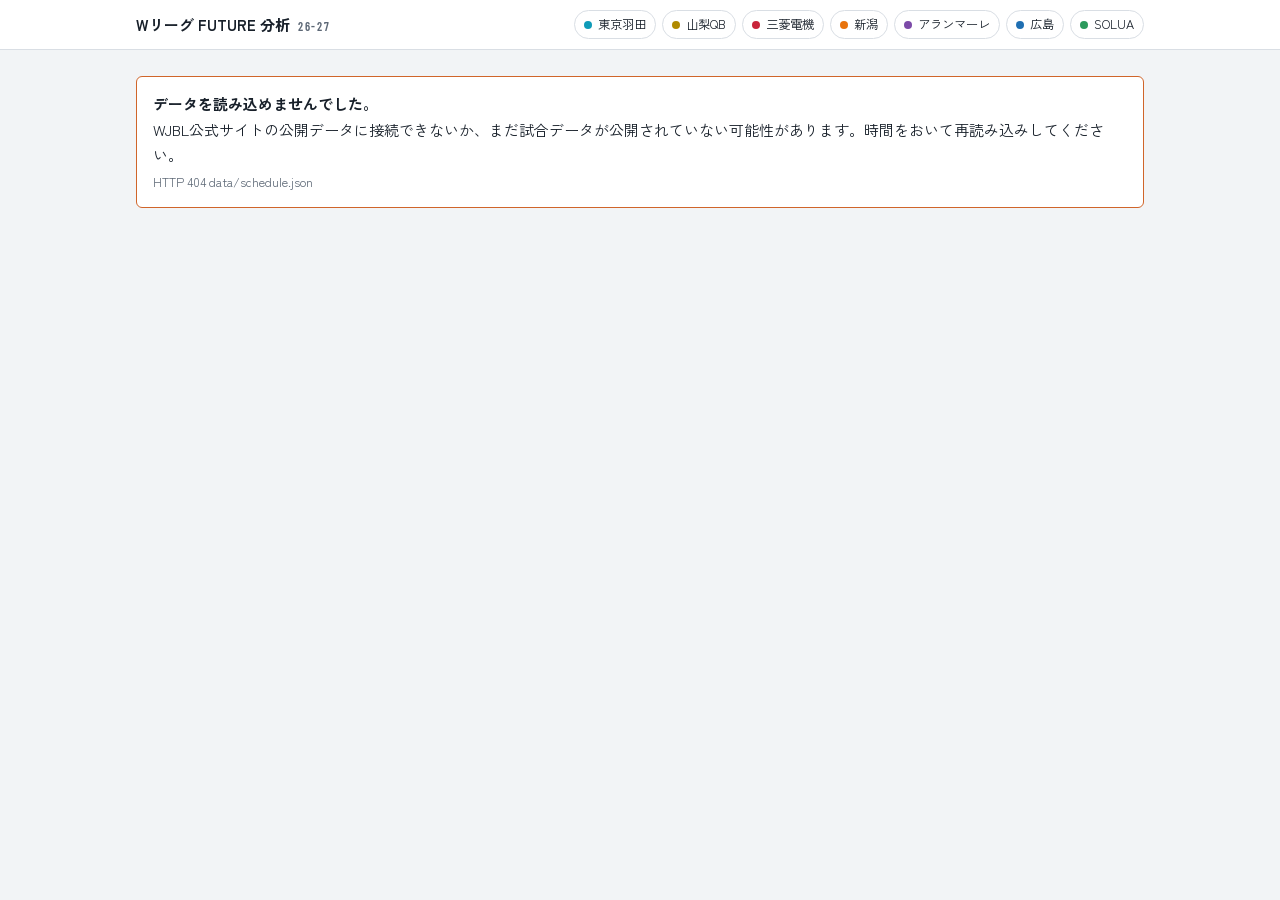
==== wleague/index.html @ 53ce9fd8 "Wリーグ FUTURE 分析サイトを追加 公式データを直接読み込む試合レポート・チーム傾向・順位ページと、 週1回のデータ保存ワークフロー。  Co-Authored-By: Claude Opus " ====
<!doctype html>
<html lang="ja">
<head>
<meta charset="utf-8">
<meta name="viewport" content="width=device-width,initial-scale=1,viewport-fit=cover">
<meta name="robots" content="noindex,nofollow">
<title>Wリーグ FUTURE 分析</title>
<link rel="stylesheet" href="https://fonts.googleapis.com/css2?family=Barlow+Condensed:wght@500;600;700&family=Zen+Kaku+Gothic+New:wght@400;500;700&display=swap">
<link rel="stylesheet" href="assets/style.css">
<style>
.hero p{margin:4px 0 0;color:var(--muted);font-size:.88rem}
.teams{display:grid;grid-template-columns:repeat(auto-fill,minmax(210px,1fr));gap:10px}
.tc{display:flex;flex-direction:column;gap:4px;text-decoration:none;background:var(--surface);border:1px solid var(--line);border-left:4px solid var(--c);border-radius:6px;padding:10px 14px}
.tc:hover{background:var(--soft)}
.tc .nm{font-weight:700;font-size:.92rem;line-height:1.35}
.tc .rec{font-family:var(--num);font-size:1.3rem;font-weight:600}
.day{margin-bottom:14px}
.day h3{font-size:.85rem;color:var(--muted);font-weight:600;margin:0 0 6px}
.games{display:grid;grid-template-columns:repeat(auto-fill,minmax(280px,1fr));gap:8px}
.gm{display:grid;grid-template-columns:1fr auto 1fr;align-items:center;gap:8px;text-decoration:none;background:var(--surface);border:1px solid var(--line);border-radius:6px;padding:10px 12px}
a.gm:hover{background:var(--soft)}
.gm .h,.gm .a{font-size:.88rem;font-weight:500;display:flex;align-items:center;gap:6px;min-width:0}
.gm .a{justify-content:flex-end;text-align:right}
.gm .sc{font-family:var(--num);font-weight:700;font-size:1.25rem;white-space:nowrap}
.gm .win{font-weight:700}
.gm .vs{font-family:var(--num);color:var(--muted);font-size:.9rem;text-align:center;line-height:1.2}
.gm .vs small{display:block;font-size:.72rem}
.streak{font-family:var(--num);letter-spacing:.06em}
.streak b{display:inline-block;width:16px;text-align:center;border-radius:3px;margin-right:2px;color:#fff;font-size:.78rem}
</style>
</head>
<body>
<header class="topbar" id="topbar"></header>
<main class="wrap" id="app"><div class="loading">日程と結果を読み込んでいます…</div></main>
<script src="assets/core.js"></script>
<script>
(async function(){
  const app=document.getElementById('app');WL.topbar();
  let S;try{S=await WL.loadSchedule();}catch(e){WL.showError(app,e);return;}
  const esc=WL.esc,C=WL.CONFIG.teams;
  const done=S.games.filter(g=>g.final),todo=S.games.filter(g=>!g.final&&g.status!=='cancel');
  // standings
  const st={};Object.keys(C).forEach(id=>st[id]={id:+id,w:0,l:0,pf:0,pa:0,res:[]});
  done.forEach(g=>{for(const [me,op] of [[g.home,g.away],[g.away,g.home]]){const r=st[me.id];if(!r)continue;const win=me.score>op.score;win?r.w++:r.l++;r.pf+=me.score;r.pa+=op.score;r.res.push(win?'W':'L');}});
  const table=Object.values(st).sort((a,b)=>(b.w/(b.w+b.l||1))-(a.w/(a.w+a.l||1))||(b.pf-b.pa)-(a.pf-a.pa)||b.w-a.w);
  const byDate=list=>{const m={};list.forEach(g=>(m[g.date]=m[g.date]||[]).push(g));return Object.entries(m);};
  const recent=byDate(done).slice(-3).reverse(), upcoming=byDate(todo).slice(0,4);
  const dlabel=(d,wd)=>{const [y,m,dd]=d.split('-');return `${+m}月${+dd}日（${wd}）`;};
  const card=g=>{
    const hw=g.final&&g.home.score>g.away.score,aw=g.final&&g.away.score>g.home.score;
    const side=(t,w,cls)=>`<span class="${cls}${w?' win':''}"><i class="dot" style="background:${(C[t.id]||{}).color||'#999'}"></i>${esc(t.short)}</span>`;
    const mid=g.final?`<span class="sc">${g.home.score} - ${g.away.score}</span>`:`<span class="vs">${esc(g.time)}<small>${esc(g.venue)}</small></span>`;
    const inner=side(g.home,hw,'h')+mid+side(g.away,aw,'a').replace('<span class="a','<span class="a');
    return g.final?`<a class="gm" href="game.html?id=${g.id}" aria-label="${esc(g.home.short)} 対 ${esc(g.away.short)} のレポート">${inner}</a>`:`<div class="gm">${inner}</div>`;
  };
  app.innerHTML=`
  <section class="hero"><h1>Wリーグ FUTURE 分析</h1><p>${esc(WL.CONFIG.seasonLabel)}｜終了 ${done.length}試合／全 ${S.games.length}試合｜${S.live?'WJBL公式データを直接表示中':'保存データを表示中（公式データに接続できませんでした）'}</p></section>

  <section><h2>チーム<span class="en">Teams</span></h2><div class="teams">${table.map(r=>{const t=C[r.id];return `<a class="tc" href="team.html?id=${r.id}" style="--c:${t.color}"><span class="nm">${esc(t.name)}</span><span class="rec">${r.w}勝${r.l}敗</span></a>`}).join('')}</div></section>

  <section><h2>順位<span class="en">Standings</span></h2><div class="tblwrap"><table class="tbl">
    <thead><tr><th class="l">#</th><th class="l">チーム</th><th>試合</th><th>勝</th><th>敗</th><th>勝率</th><th>平均得点</th><th>平均失点</th><th>得失点差</th><th class="l">直近5試合</th></tr></thead><tbody>
    ${table.map((r,i)=>{const gp=r.w+r.l,d=r.pf-r.pa;return `<tr class="link" onclick="location.href='team.html?id=${r.id}'"><td class="l">${i+1}</td><td class="t">${WL.teamLink(r.id,C[r.id].name)}</td><td>${gp}</td><td>${r.w}</td><td>${r.l}</td><td>${gp?(r.w/gp).toFixed(3).replace(/^0/,''):'-'}</td><td>${gp?WL.f1(r.pf/gp):'-'}</td><td>${gp?WL.f1(r.pa/gp):'-'}</td><td class="${d>0?'pos':d<0?'neg':''}">${WL.signed(d)}</td><td class="l streak">${r.res.slice(-5).map(x=>`<b style="background:var(--${x==='W'?'win':'loss'})">${x==='W'?'○':'●'}</b>`).join('')||'<span class="muted">-</span>'}</td></tr>`}).join('')}
    </tbody></table></div><p class="note">終了した試合から集計（公式順位とは同率時の扱いが異なる場合があります）。</p></section>

  <section><h2>最新の結果<span class="en">Results</span></h2>
    ${recent.length?recent.map(([d,gs])=>`<div class="day"><h3>${dlabel(d,gs[0].wd)}</h3><div class="games">${gs.map(card).join('')}</div></div>`).join(''):'<p class="muted">まだ終了した試合はありません。</p>'}
    ${done.length>recent.reduce((a,[,g])=>a+g.length,0)?`<details><summary style="cursor:pointer;font-size:.88rem">それ以前の結果をすべて表示</summary><div style="margin-top:12px">${byDate(done).slice(0,-3).reverse().map(([d,gs])=>`<div class="day"><h3>${dlabel(d,gs[0].wd)}</h3><div class="games">${gs.map(card).join('')}</div></div>`).join('')}</div></details>`:''}
  </section>

  <section><h2>今後の試合<span class="en">Upcoming</span></h2>
    ${upcoming.length?upcoming.map(([d,gs])=>`<div class="day"><h3>${dlabel(d,gs[0].wd)}</h3><div class="games">${gs.map(card).join('')}</div></div>`).join(''):'<p class="muted">予定されている試合はありません。</p>'}
  </section>
  <footer class="site">データ出典：WJBL公式サイト。試合終了後、公式サイトにボックススコアとプレイバイプレイが公開されると自動で反映されます。</footer>`;
})();
</script>
</body>
</html>
---- wleague/assets/style.css ----
/* Wリーグ FUTURE 分析 — 共通スタイル
   Layout: 単一カラム（最大1040px）。上部にサイト共通ナビ、各ページはセクションの縦積み。 */
:root{
  --bg:#f2f4f6; --surface:#ffffff; --line:#d9dee4; --fg:#18202a; --muted:#5d6876; --soft:#e8ecf0;
  --hi:#e8b320; --plus:#1f8a5a; --minus:#d0652a; --even:#9aa3ad; --win:#1f8a5a; --loss:#b23a3a;
  --num:"Barlow Condensed","Arial Narrow",sans-serif;
  --body:"Zen Kaku Gothic New","Hiragino Sans","Yu Gothic",sans-serif;
}
@media (prefers-color-scheme:dark){:root:not([data-theme="light"]){
  --bg:#11161c; --surface:#19212a; --line:#2c3743; --fg:#e7ecf1; --muted:#9aa7b5; --soft:#202a35;
  --hi:#f0c450; --plus:#3fbf86; --minus:#f08a4b; --even:#5f6b78; --win:#3fbf86; --loss:#ec6c6c; color-scheme:dark}}
:root[data-theme="dark"]{
  --bg:#11161c; --surface:#19212a; --line:#2c3743; --fg:#e7ecf1; --muted:#9aa7b5; --soft:#202a35;
  --hi:#f0c450; --plus:#3fbf86; --minus:#f08a4b; --even:#5f6b78; --win:#3fbf86; --loss:#ec6c6c; color-scheme:dark}
*{box-sizing:border-box}
body{margin:0;background:var(--bg);color:var(--fg);font-family:var(--body);font-size:15px;line-height:1.7}
a{color:inherit}
.topbar{background:var(--surface);border-bottom:1px solid var(--line);position:sticky;top:0;z-index:5}
.topbar .in{max-width:1040px;margin:0 auto;padding-block:10px;padding-left:max(16px,env(safe-area-inset-left,0px));padding-right:max(16px,env(safe-area-inset-right,0px));display:flex;align-items:center;gap:14px;flex-wrap:wrap}
.brand{font-weight:700;text-decoration:none;display:flex;align-items:baseline;gap:8px}
.brand .tag{font-family:var(--num);letter-spacing:.14em;font-size:.75rem;color:var(--muted);font-weight:600}
.teamnav{display:flex;gap:6px;flex-wrap:wrap;margin-left:auto}
.teamnav a{font-size:.78rem;text-decoration:none;padding:3px 9px;border-radius:999px;border:1px solid var(--line);display:inline-flex;align-items:center;gap:6px}
.teamnav a:hover,.teamnav a[aria-current="page"]{background:var(--soft)}
.dot{width:8px;height:8px;border-radius:50%;display:inline-block;flex:none}
.wrap{max-width:1040px;margin:0 auto;padding-block:26px 64px;padding-left:max(16px,env(safe-area-inset-left,0px));padding-right:max(16px,env(safe-area-inset-right,0px));display:flex;flex-direction:column;gap:38px}
h1{font-size:1.5rem;margin:0;text-wrap:balance}
h2{font-size:1.12rem;margin:0 0 12px;display:flex;align-items:baseline;gap:10px;text-wrap:balance}
h2 .en{font-family:var(--num);font-weight:600;letter-spacing:.12em;font-size:.78rem;color:var(--muted);text-transform:uppercase}
h3{font-size:.95rem;margin:0 0 8px}
.num{font-family:var(--num);font-variant-numeric:tabular-nums}
.muted{color:var(--muted)}
.note{font-size:.78rem;color:var(--muted);margin:10px 0 0}
.card{background:var(--surface);border:1px solid var(--line);border-radius:6px;padding:14px 16px;min-width:0}
.grid2{display:grid;grid-template-columns:repeat(auto-fit,minmax(320px,1fr));gap:14px}
.tblwrap{overflow-x:auto;-webkit-overflow-scrolling:touch}
table{border-collapse:collapse;width:100%;font-variant-numeric:tabular-nums}
.tbl th,.tbl td{padding:6px 8px;border-bottom:1px solid var(--line);white-space:nowrap;text-align:right}
.tbl thead th{font-size:.72rem;color:var(--muted);font-weight:600;background:var(--bg)}
.tbl td{font-family:var(--num);font-size:1rem}
.tbl td.l,.tbl th.l{text-align:left}
.tbl td.t{font-family:var(--body);font-size:.85rem;text-align:left}
.tbl tr.link{cursor:pointer}
.tbl tr.link:hover td{background:var(--soft)}
.tbl tr.tot td{font-weight:700;border-top:2px solid var(--fg)}
.pos{color:var(--plus)} .neg{color:var(--minus)}
.w{color:var(--win);font-weight:700} .lo{color:var(--loss);font-weight:700}
.chart{background:var(--surface);border:1px solid var(--line);border-radius:6px;padding:12px}
.chart svg{width:100%;height:auto;display:block}
.chart svg text{font-family:var(--num);fill:var(--muted);font-size:12px}
.legend{display:flex;flex-wrap:wrap;gap:6px 18px;font-size:.8rem;color:var(--muted);padding:8px 2px 0}
.sw{display:inline-block;width:10px;height:10px;border-radius:2px;margin-right:6px;vertical-align:-1px}
.loading{padding:40px 0;text-align:center;color:var(--muted)}
.err{background:var(--surface);border:1px solid var(--minus);border-radius:6px;padding:14px 16px}
.pill{display:inline-block;font-size:.72rem;padding:1px 8px;border-radius:999px;background:var(--soft);color:var(--muted);font-weight:500}
.seg{display:inline-flex;border:1px solid var(--line);border-radius:6px;overflow:hidden;margin-bottom:10px}
.seg button{font:inherit;font-size:.82rem;padding:6px 14px;border:0;background:var(--surface);color:var(--muted);cursor:pointer}
.seg button[aria-pressed="true"]{background:var(--fg);color:var(--bg);font-weight:700}
button:focus-visible,a:focus-visible{outline:2px solid var(--hi);outline-offset:2px}
.points{display:grid;gap:10px;padding:0;margin:0;list-style:none}
.points li{background:var(--surface);border:1px solid var(--line);border-radius:6px;padding:12px 16px;display:grid;grid-template-columns:5.6rem 1fr;gap:14px;align-items:start}
.points .big{font-family:var(--num);font-weight:700;font-size:1.8rem;line-height:1.05}
.points .big small{display:block;font-family:var(--body);font-size:.68rem;font-weight:500;color:var(--muted)}
.points p{margin:0;min-width:0}
.fr{display:grid;grid-template-columns:4.4rem 1fr 9rem 1fr 4.4rem;align-items:center;gap:8px;margin-bottom:9px}
.fr .lab{text-align:center;font-size:.82rem;line-height:1.3}
.fr .lab small{display:block;color:var(--muted);font-size:.7rem}
.fr .v{font-family:var(--num);font-weight:600;font-size:1.12rem}
.fr .v.r{text-align:right}
.bar{height:10px;background:var(--soft);border-radius:5px;overflow:hidden;display:flex}
.bar.l{justify-content:flex-end}
.bar i{display:block;height:100%}
.pmc{display:flex;align-items:center;justify-content:flex-end;gap:6px}
.pmb{width:56px;height:8px;position:relative}
.pmb::before{content:"";position:absolute;left:50%;top:-2px;bottom:-2px;width:1px;background:var(--line)}
.pmb i{position:absolute;top:0;height:100%;border-radius:2px}
footer.site{font-size:.75rem;color:var(--muted);border-top:1px solid var(--line);padding-top:14px}
@media (max-width:560px){
  .fr{grid-template-columns:3.4rem 1fr 6.4rem 1fr 3.4rem}
  .points li{grid-template-columns:1fr;gap:4px}
  .teamnav{margin-left:0}
}
@media (prefers-reduced-motion:reduce){*{transition:none!important;animation:none!important}}
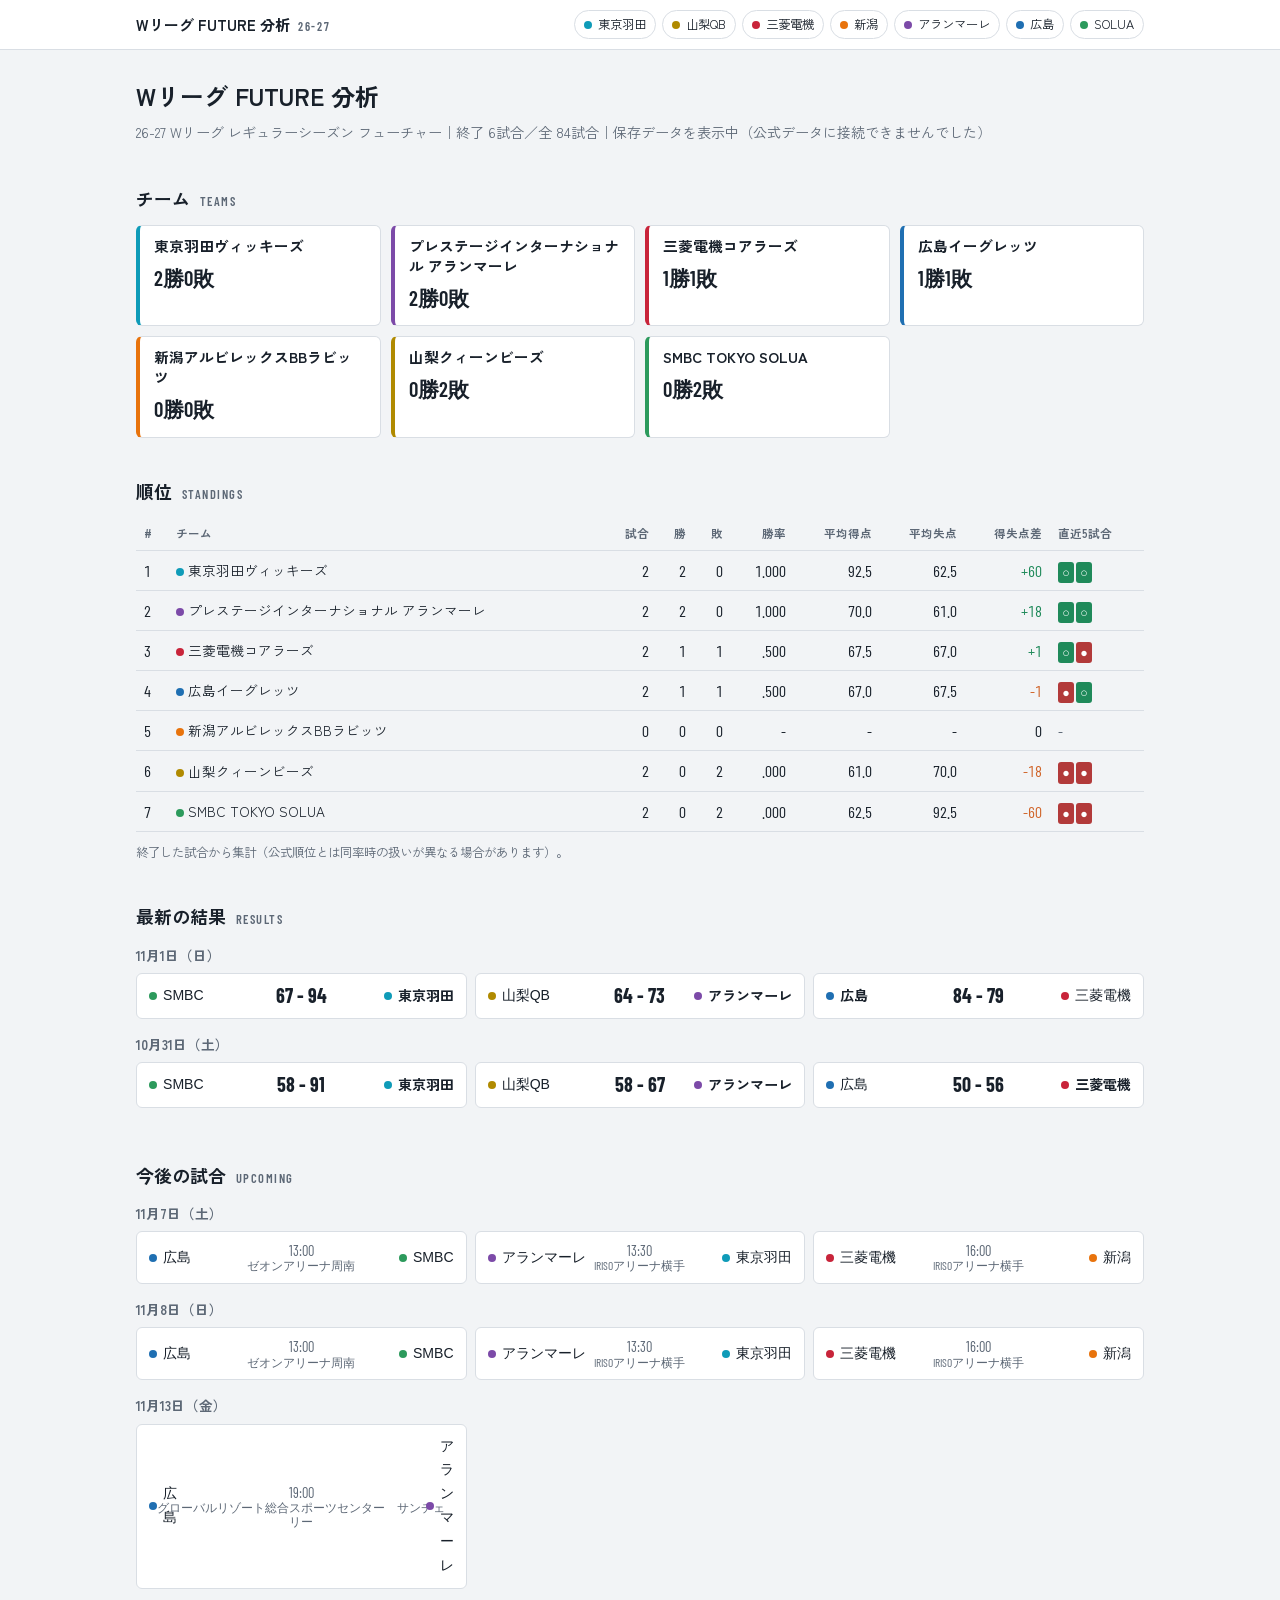
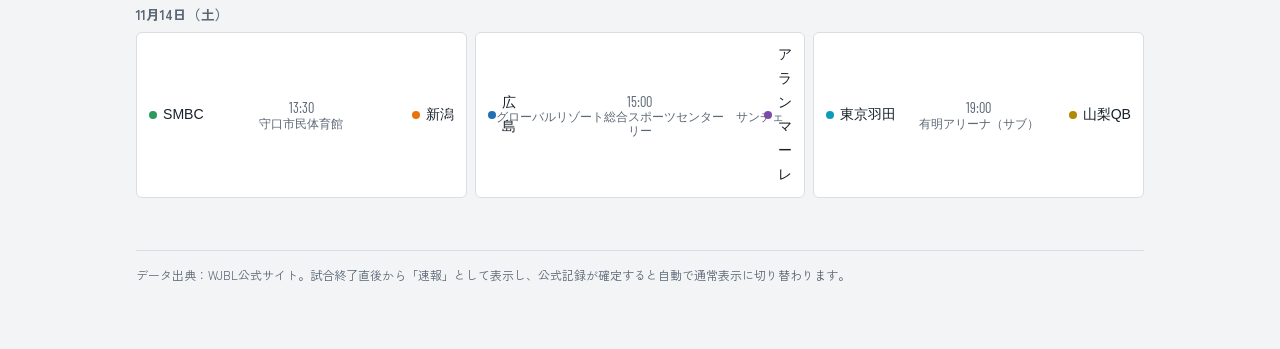
==== commit e80d3865: "試合終了直後から速報として表示 公式記録の確定前（game_status=ended）の試合も表示し、速報ラベルを付ける。 確定後は自動で通常表示に切り替わる。保存データは確定した試合のみ。  Co-" ====
--- a/wleague/index.html
+++ b/wleague/index.html
@@ -23,6 +23,8 @@
 .gm .a{justify-content:flex-end;text-align:right}
 .gm .sc{font-family:var(--num);font-weight:700;font-size:1.25rem;white-space:nowrap}
 .gm .win{font-weight:700}
+.gm .sc{text-align:center;line-height:1.15}
+.flash{display:block;font-family:var(--body);font-size:.66rem;font-weight:700;color:var(--minus);letter-spacing:.08em}
 .gm .vs{font-family:var(--num);color:var(--muted);font-size:.9rem;text-align:center;line-height:1.2}
 .gm .vs small{display:block;font-size:.72rem}
 .streak{font-family:var(--num);letter-spacing:.06em}
@@ -49,7 +51,7 @@
   const card=g=>{
     const hw=g.final&&g.home.score>g.away.score,aw=g.final&&g.away.score>g.home.score;
     const side=(t,w,cls)=>`<span class="${cls}${w?' win':''}"><i class="dot" style="background:${(C[t.id]||{}).color||'#999'}"></i>${esc(t.short)}</span>`;
-    const mid=g.final?`<span class="sc">${g.home.score} - ${g.away.score}</span>`:`<span class="vs">${esc(g.time)}<small>${esc(g.venue)}</small></span>`;
+    const mid=g.final?`<span class="sc">${g.home.score} - ${g.away.score}${g.provisional?'<small class="flash">速報</small>':''}</span>`:`<span class="vs">${esc(g.time)}<small>${esc(g.venue)}</small></span>`;
     const inner=side(g.home,hw,'h')+mid+side(g.away,aw,'a').replace('<span class="a','<span class="a');
     return g.final?`<a class="gm" href="game.html?id=${g.id}" aria-label="${esc(g.home.short)} 対 ${esc(g.away.short)} のレポート">${inner}</a>`:`<div class="gm">${inner}</div>`;
   };
@@ -71,7 +73,7 @@
   <section><h2>今後の試合<span class="en">Upcoming</span></h2>
     ${upcoming.length?upcoming.map(([d,gs])=>`<div class="day"><h3>${dlabel(d,gs[0].wd)}</h3><div class="games">${gs.map(card).join('')}</div></div>`).join(''):'<p class="muted">予定されている試合はありません。</p>'}
   </section>
-  <footer class="site">データ出典：WJBL公式サイト。試合終了後、公式サイトにボックススコアとプレイバイプレイが公開されると自動で反映されます。</footer>`;
+  <footer class="site">データ出典：WJBL公式サイト。試合終了直後から「速報」として表示し、公式記録が確定すると自動で通常表示に切り替わります。</footer>`;
 })();
 </script>
 </body>
